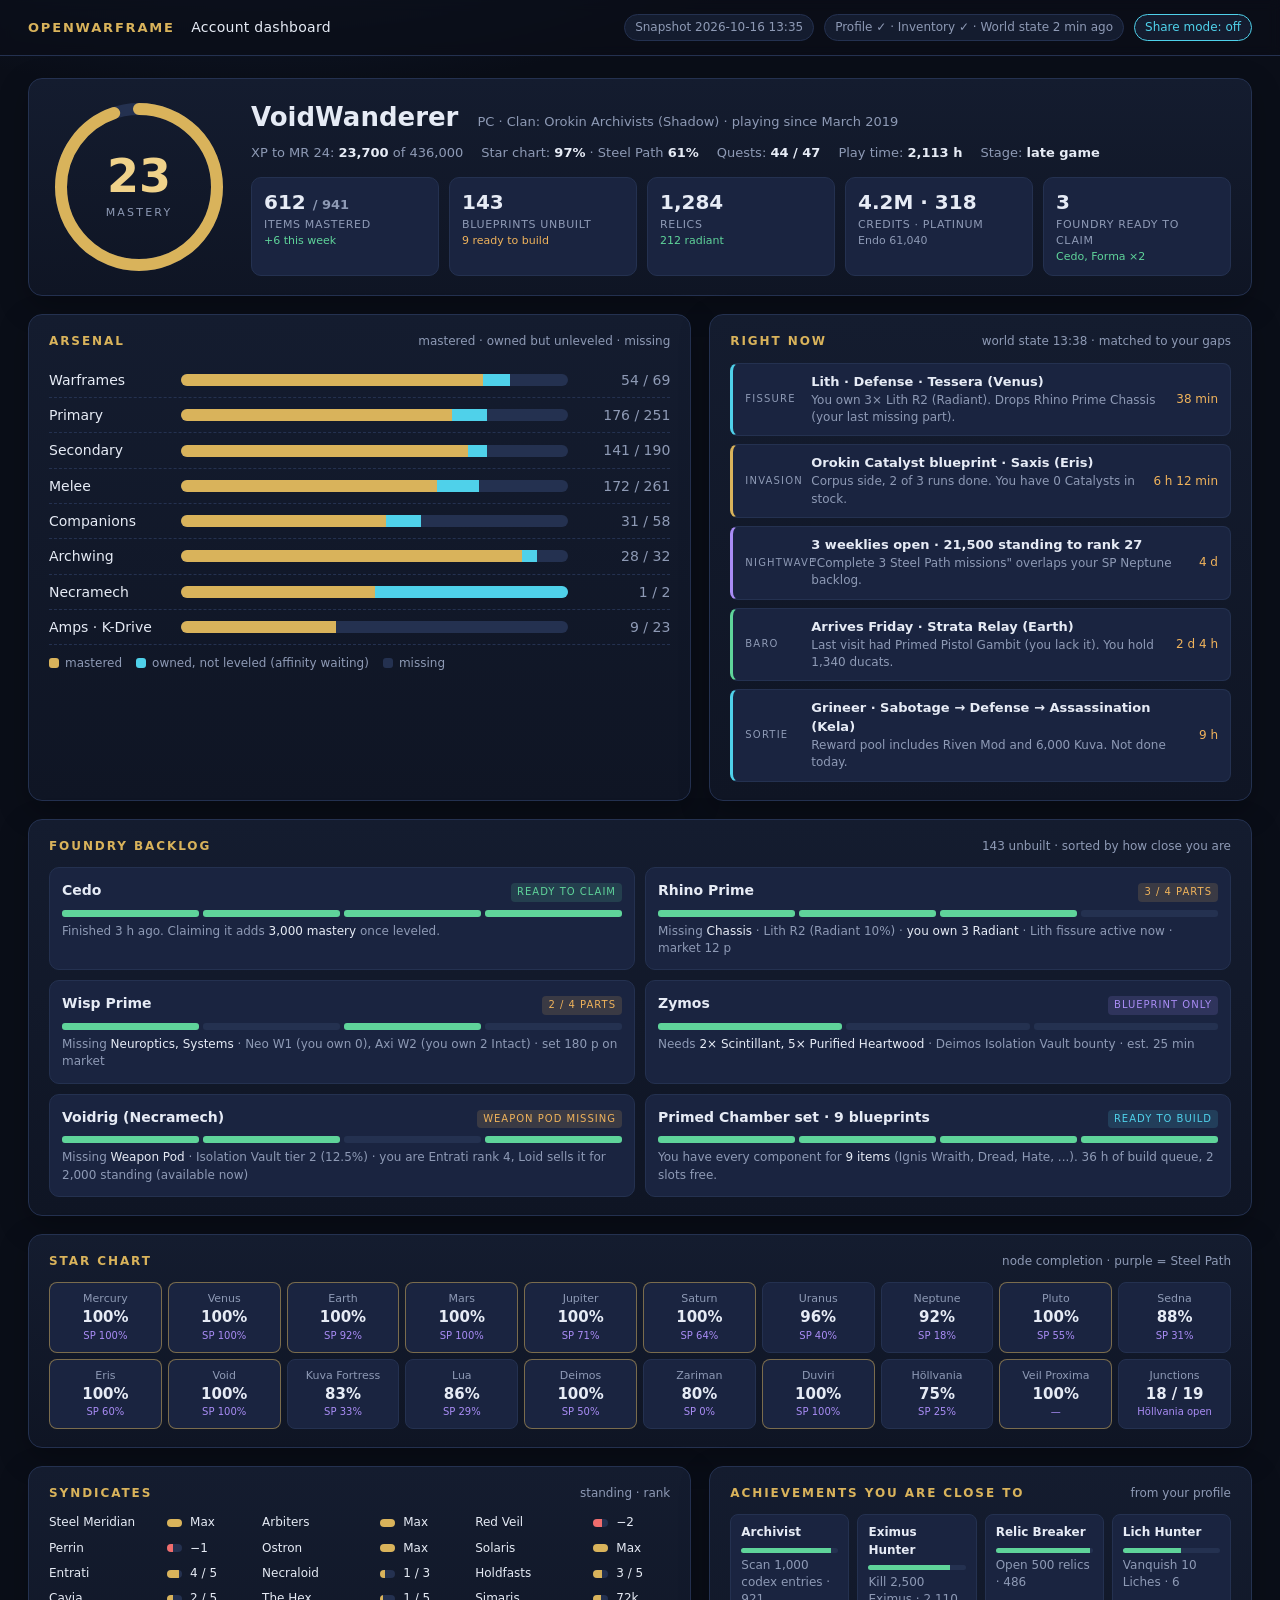
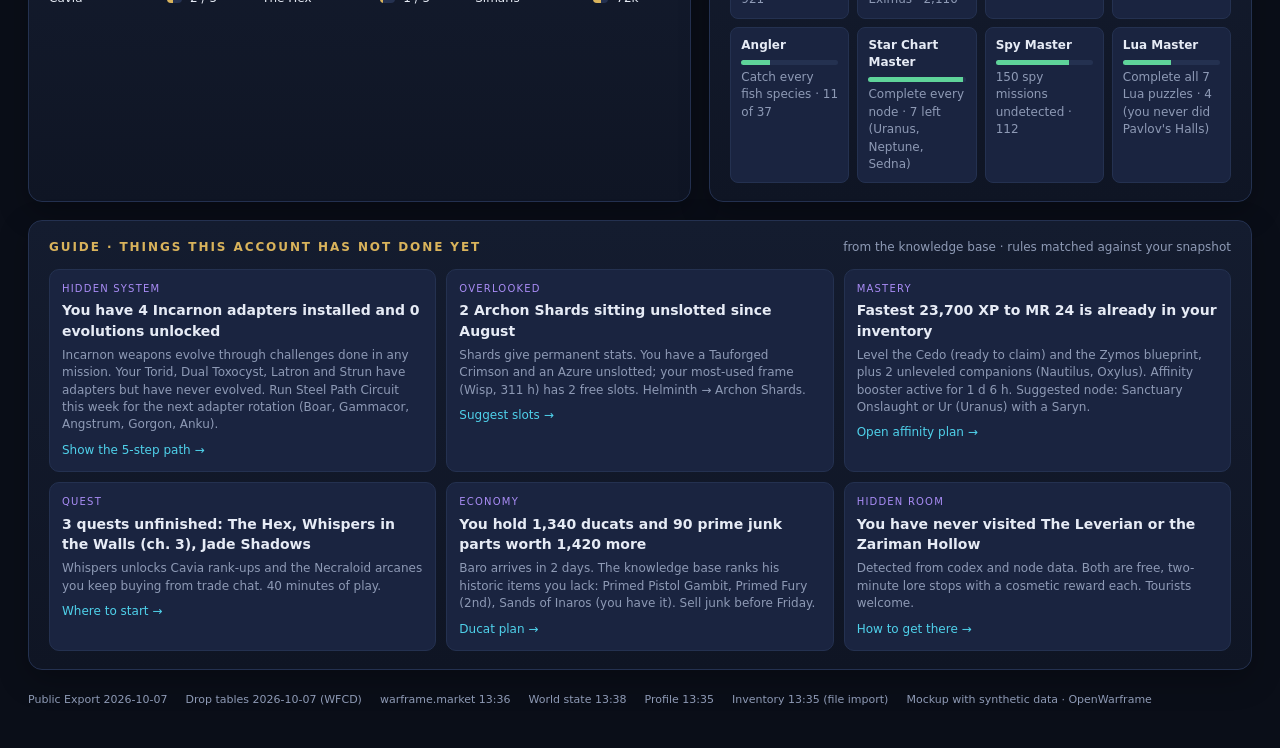
==== docs/mockups/01-dashboard.html @ 1dc25393 "Seed project: roadmap, architecture, data sources, mockups, spikes Planning scaffold for OpenWarfram" ====
<!doctype html>
<html lang="en">
<head>
<meta charset="utf-8">
<meta name="viewport" content="width=device-width, initial-scale=1">
<title>OpenWarframe · Account dashboard (mockup)</title>
<style>
  :root{
    --bg:#0a0e18; --bg2:#0f1524; --panel:#141c2f; --panel2:#1a2440; --line:#243150;
    --text:#e6ebf5; --muted:#8e9ab5; --gold:#d9b35b; --gold2:#f0d28a; --cyan:#4fd1ea;
    --green:#5fd49a; --amber:#f0b35b; --red:#f06d6d; --violet:#a98cf5;
  }
  *{box-sizing:border-box}
  body{margin:0;background:radial-gradient(1200px 600px at 20% -10%,#1b2a4a 0%,var(--bg) 55%);color:var(--text);
       font:14px/1.45 "Segoe UI",system-ui,-apple-system,Roboto,sans-serif}
  a{color:var(--cyan);text-decoration:none}
  .top{display:flex;align-items:center;gap:16px;padding:14px 28px;border-bottom:1px solid var(--line);background:rgba(10,14,24,.7);backdrop-filter:blur(6px)}
  .logo{font-weight:700;letter-spacing:.14em;color:var(--gold);font-size:13px}
  .logo span{color:var(--text);font-weight:400;letter-spacing:.02em;margin-left:10px;font-size:14px}
  .top .right{margin-left:auto;display:flex;gap:10px;align-items:center;color:var(--muted);font-size:12px}
  .pill{border:1px solid var(--line);border-radius:999px;padding:4px 10px;background:var(--panel)}
  .pill.on{border-color:var(--cyan);color:var(--cyan)}
  .wrap{max-width:1360px;margin:0 auto;padding:22px 28px 40px;display:grid;grid-template-columns:1.1fr .9fr;gap:18px}
  .span2{grid-column:1 / -1}
  .card{background:linear-gradient(180deg,var(--panel),var(--bg2));border:1px solid var(--line);border-radius:14px;padding:18px 20px;box-shadow:0 10px 30px rgba(0,0,0,.25)}
  .card h2{margin:0 0 12px;font-size:12px;letter-spacing:.16em;text-transform:uppercase;color:var(--gold);font-weight:600;display:flex;align-items:center;gap:8px}
  .card h2 .sub{margin-left:auto;color:var(--muted);letter-spacing:0;text-transform:none;font-weight:400;font-size:12px}
  /* hero */
  .hero{display:grid;grid-template-columns:180px 1fr;gap:22px;align-items:center}
  .ring{position:relative;width:180px;height:180px}
  .ring svg{transform:rotate(-90deg)}
  .ring .lbl{position:absolute;inset:0;display:flex;flex-direction:column;align-items:center;justify-content:center}
  .ring .mr{font-size:46px;font-weight:700;color:var(--gold2);line-height:1}
  .ring .t{font-size:11px;letter-spacing:.2em;color:var(--muted);margin-top:6px}
  .name{font-size:26px;font-weight:600;margin:0}
  .name small{color:var(--muted);font-weight:400;font-size:13px;margin-left:10px}
  .facts{display:flex;flex-wrap:wrap;gap:8px 18px;color:var(--muted);margin:8px 0 14px;font-size:13px}
  .facts b{color:var(--text);font-weight:600}
  .kpis{display:grid;grid-template-columns:repeat(5,1fr);gap:10px}
  .kpi{background:var(--panel2);border:1px solid var(--line);border-radius:10px;padding:10px 12px}
  .kpi .v{font-size:20px;font-weight:700;color:var(--text)}
  .kpi .k{font-size:11px;color:var(--muted);letter-spacing:.06em;text-transform:uppercase}
  .kpi .d{font-size:11px;color:var(--green)}
  /* bars */
  .row{display:grid;grid-template-columns:120px 1fr 90px;gap:12px;align-items:center;padding:7px 0;border-bottom:1px dashed var(--line)}
  .row:last-child{border-bottom:0}
  .row .n{color:var(--text)}
  .row .c{text-align:right;color:var(--muted);font-variant-numeric:tabular-nums}
  .bar{height:12px;border-radius:6px;background:var(--line);overflow:hidden;display:flex}
  .bar i{display:block;height:100%}
  .m{background:var(--gold)} .o{background:var(--cyan)} .x{background:transparent}
  .legend{display:flex;gap:14px;color:var(--muted);font-size:12px;margin-top:10px}
  .legend i{display:inline-block;width:10px;height:10px;border-radius:3px;margin-right:6px;vertical-align:-1px}
  /* foundry cards */
  .cards{display:grid;grid-template-columns:repeat(2,1fr);gap:10px}
  .fc{background:var(--panel2);border:1px solid var(--line);border-radius:10px;padding:12px}
  .fc .h{display:flex;justify-content:space-between;align-items:baseline}
  .fc .h b{font-size:14px}
  .fc .tag{font-size:10px;letter-spacing:.1em;text-transform:uppercase;border-radius:4px;padding:2px 6px}
  .tag.ready{background:rgba(95,212,154,.15);color:var(--green)}
  .tag.part{background:rgba(240,179,91,.15);color:var(--amber)}
  .tag.bp{background:rgba(169,140,245,.15);color:var(--violet)}
  .tag.build{background:rgba(79,209,234,.15);color:var(--cyan)}
  .parts{display:flex;gap:4px;margin:8px 0 6px}
  .parts i{flex:1;height:7px;border-radius:3px;background:var(--line)}
  .parts i.y{background:var(--green)}
  .fc .src{font-size:12px;color:var(--muted)}
  .fc .src b{color:var(--text);font-weight:500}
  /* now */
  .now{display:flex;flex-direction:column;gap:8px}
  .ev{display:grid;grid-template-columns:54px 1fr auto;gap:12px;align-items:center;background:var(--panel2);border:1px solid var(--line);border-left:3px solid var(--cyan);border-radius:8px;padding:9px 12px}
  .ev.gold{border-left-color:var(--gold)} .ev.green{border-left-color:var(--green)} .ev.violet{border-left-color:var(--violet)}
  .ev .t{font-size:10px;letter-spacing:.12em;text-transform:uppercase;color:var(--muted)}
  .ev .w{font-size:13px}
  .ev .w b{font-weight:600}
  .ev .why{font-size:12px;color:var(--muted)}
  .ev .exp{font-variant-numeric:tabular-nums;color:var(--amber);font-size:12px;white-space:nowrap}
  /* star chart */
  .planets{display:grid;grid-template-columns:repeat(10,1fr);gap:6px}
  .pl{background:var(--panel2);border:1px solid var(--line);border-radius:8px;padding:8px 6px;text-align:center}
  .pl .p{font-size:11px;color:var(--muted)}
  .pl .v{font-size:15px;font-weight:600}
  .pl .sp{font-size:10px;color:var(--violet)}
  .pl.done{border-color:rgba(217,179,91,.5)}
  /* syndicates */
  .syn{display:grid;grid-template-columns:repeat(3,1fr);gap:8px 18px}
  .sy{display:grid;grid-template-columns:110px 1fr 54px;gap:8px;align-items:center;font-size:12px}
  .sy .b{height:8px;border-radius:4px;background:var(--line);overflow:hidden}
  .sy .b i{display:block;height:100%;background:var(--gold)}
  .sy .b i.neg{background:var(--red)}
  /* guide */
  .guide{display:grid;grid-template-columns:repeat(3,1fr);gap:10px}
  .g{background:var(--panel2);border:1px solid var(--line);border-radius:10px;padding:12px}
  .g .k{font-size:10px;letter-spacing:.12em;text-transform:uppercase;color:var(--violet)}
  .g b{display:block;margin:4px 0 6px;font-size:14px}
  .g p{margin:0;color:var(--muted);font-size:12px}
  .g .cta{display:inline-block;margin-top:8px;font-size:12px;color:var(--cyan)}
  /* achievements */
  .ach{display:grid;grid-template-columns:repeat(4,1fr);gap:8px}
  .a{background:var(--panel2);border:1px solid var(--line);border-radius:8px;padding:9px 10px;font-size:12px}
  .a .n{font-weight:600}
  .a .pr{height:5px;border-radius:3px;background:var(--line);margin:6px 0 4px;overflow:hidden}
  .a .pr i{display:block;height:100%;background:var(--green)}
  .a .s{color:var(--muted)}
  .foot{grid-column:1/-1;color:var(--muted);font-size:11px;display:flex;gap:18px;flex-wrap:wrap;padding-top:4px}
  @media (max-width:900px){.wrap{grid-template-columns:1fr}.kpis{grid-template-columns:repeat(2,1fr)}.planets{grid-template-columns:repeat(5,1fr)}.hero{grid-template-columns:1fr}.cards,.guide,.ach,.syn{grid-template-columns:1fr}}
</style>
</head>
<body>
<div class="top">
  <div class="logo">OPENWARFRAME <span>Account dashboard</span></div>
  <div class="right">
    <span class="pill">Snapshot 2026-10-16 13:35</span>
    <span class="pill">Profile ✓ · Inventory ✓ · World state 2 min ago</span>
    <span class="pill on">Share mode: off</span>
  </div>
</div>

<div class="wrap">

  <section class="card span2">
    <div class="hero">
      <div class="ring">
        <svg width="180" height="180" viewBox="0 0 180 180">
          <circle cx="90" cy="90" r="78" fill="none" stroke="#243150" stroke-width="12"/>
          <circle cx="90" cy="90" r="78" fill="none" stroke="#d9b35b" stroke-width="12" stroke-linecap="round"
                  stroke-dasharray="490" stroke-dashoffset="26"/>
        </svg>
        <div class="lbl"><div class="mr">23</div><div class="t">MASTERY</div></div>
      </div>
      <div>
        <h1 class="name">VoidWanderer <small>PC · Clan: Orokin Archivists (Shadow) · playing since March 2019</small></h1>
        <div class="facts">
          <span>XP to MR 24: <b>23,700</b> of 436,000</span>
          <span>Star chart: <b>97%</b> · Steel Path <b>61%</b></span>
          <span>Quests: <b>44 / 47</b></span>
          <span>Play time: <b>2,113 h</b></span>
          <span>Stage: <b>late game</b></span>
        </div>
        <div class="kpis">
          <div class="kpi"><div class="v">612 <span style="color:var(--muted);font-size:13px">/ 941</span></div><div class="k">Items mastered</div><div class="d">+6 this week</div></div>
          <div class="kpi"><div class="v">143</div><div class="k">Blueprints unbuilt</div><div class="d" style="color:var(--amber)">9 ready to build</div></div>
          <div class="kpi"><div class="v">1,284</div><div class="k">Relics</div><div class="d">212 radiant</div></div>
          <div class="kpi"><div class="v">4.2M · 318</div><div class="k">Credits · Platinum</div><div class="d" style="color:var(--muted)">Endo 61,040</div></div>
          <div class="kpi"><div class="v">3</div><div class="k">Foundry ready to claim</div><div class="d">Cedo, Forma ×2</div></div>
        </div>
      </div>
    </div>
  </section>

  <section class="card">
    <h2>Arsenal <span class="sub">mastered · owned but unleveled · missing</span></h2>
    <div class="row"><div class="n">Warframes</div><div class="bar"><i class="m" style="width:78%"></i><i class="o" style="width:7%"></i></div><div class="c">54 / 69</div></div>
    <div class="row"><div class="n">Primary</div><div class="bar"><i class="m" style="width:70%"></i><i class="o" style="width:9%"></i></div><div class="c">176 / 251</div></div>
    <div class="row"><div class="n">Secondary</div><div class="bar"><i class="m" style="width:74%"></i><i class="o" style="width:5%"></i></div><div class="c">141 / 190</div></div>
    <div class="row"><div class="n">Melee</div><div class="bar"><i class="m" style="width:66%"></i><i class="o" style="width:11%"></i></div><div class="c">172 / 261</div></div>
    <div class="row"><div class="n">Companions</div><div class="bar"><i class="m" style="width:53%"></i><i class="o" style="width:9%"></i></div><div class="c">31 / 58</div></div>
    <div class="row"><div class="n">Archwing</div><div class="bar"><i class="m" style="width:88%"></i><i class="o" style="width:4%"></i></div><div class="c">28 / 32</div></div>
    <div class="row"><div class="n">Necramech</div><div class="bar"><i class="m" style="width:50%"></i><i class="o" style="width:50%"></i></div><div class="c">1 / 2</div></div>
    <div class="row"><div class="n">Amps · K-Drive</div><div class="bar"><i class="m" style="width:40%"></i><i class="o" style="width:0%"></i></div><div class="c">9 / 23</div></div>
    <div class="legend"><span><i style="background:var(--gold)"></i>mastered</span><span><i style="background:var(--cyan)"></i>owned, not leveled (affinity waiting)</span><span><i style="background:var(--line)"></i>missing</span></div>
  </section>

  <section class="card">
    <h2>Right now <span class="sub">world state 13:38 · matched to your gaps</span></h2>
    <div class="now">
      <div class="ev"><div class="t">Fissure</div><div><div class="w"><b>Lith · Defense · Tessera (Venus)</b></div><div class="why">You own 3× Lith R2 (Radiant). Drops Rhino Prime Chassis (your last missing part).</div></div><div class="exp">38 min</div></div>
      <div class="ev gold"><div class="t">Invasion</div><div><div class="w"><b>Orokin Catalyst blueprint · Saxis (Eris)</b></div><div class="why">Corpus side, 2 of 3 runs done. You have 0 Catalysts in stock.</div></div><div class="exp">6 h 12 min</div></div>
      <div class="ev violet"><div class="t">Nightwave</div><div><div class="w"><b>3 weeklies open · 21,500 standing to rank 27</b></div><div class="why">"Complete 3 Steel Path missions" overlaps your SP Neptune backlog.</div></div><div class="exp">4 d</div></div>
      <div class="ev green"><div class="t">Baro</div><div><div class="w"><b>Arrives Friday · Strata Relay (Earth)</b></div><div class="why">Last visit had Primed Pistol Gambit (you lack it). You hold 1,340 ducats.</div></div><div class="exp">2 d 4 h</div></div>
      <div class="ev"><div class="t">Sortie</div><div><div class="w"><b>Grineer · Sabotage → Defense → Assassination (Kela)</b></div><div class="why">Reward pool includes Riven Mod and 6,000 Kuva. Not done today.</div></div><div class="exp">9 h</div></div>
    </div>
  </section>

  <section class="card span2">
    <h2>Foundry backlog <span class="sub">143 unbuilt · sorted by how close you are</span></h2>
    <div class="cards">
      <div class="fc"><div class="h"><b>Cedo</b><span class="tag ready">Ready to claim</span></div><div class="parts"><i class="y"></i><i class="y"></i><i class="y"></i><i class="y"></i></div><div class="src">Finished 3 h ago. Claiming it adds <b>3,000 mastery</b> once leveled.</div></div>
      <div class="fc"><div class="h"><b>Rhino Prime</b><span class="tag part">3 / 4 parts</span></div><div class="parts"><i class="y"></i><i class="y"></i><i class="y"></i><i></i></div><div class="src">Missing <b>Chassis</b> · Lith R2 (Radiant 10%) · <b>you own 3 Radiant</b> · Lith fissure active now · market 12 p</div></div>
      <div class="fc"><div class="h"><b>Wisp Prime</b><span class="tag part">2 / 4 parts</span></div><div class="parts"><i class="y"></i><i></i><i class="y"></i><i></i></div><div class="src">Missing <b>Neuroptics, Systems</b> · Neo W1 (you own 0), Axi W2 (you own 2 Intact) · set 180 p on market</div></div>
      <div class="fc"><div class="h"><b>Zymos</b><span class="tag bp">Blueprint only</span></div><div class="parts"><i class="y"></i><i></i><i></i></div><div class="src">Needs <b>2× Scintillant, 5× Purified Heartwood</b> · Deimos Isolation Vault bounty · est. 25 min</div></div>
      <div class="fc"><div class="h"><b>Voidrig (Necramech)</b><span class="tag part">Weapon pod missing</span></div><div class="parts"><i class="y"></i><i class="y"></i><i></i><i class="y"></i></div><div class="src">Missing <b>Weapon Pod</b> · Isolation Vault tier 2 (12.5%) · you are Entrati rank 4, Loid sells it for 2,000 standing (available now)</div></div>
      <div class="fc"><div class="h"><b>Primed Chamber set · 9 blueprints</b><span class="tag build">Ready to build</span></div><div class="parts"><i class="y"></i><i class="y"></i><i class="y"></i><i class="y"></i></div><div class="src">You have every component for <b>9 items</b> (Ignis Wraith, Dread, Hate, ...). 36 h of build queue, 2 slots free.</div></div>
    </div>
  </section>

  <section class="card span2">
    <h2>Star chart <span class="sub">node completion · purple = Steel Path</span></h2>
    <div class="planets">
      <div class="pl done"><div class="p">Mercury</div><div class="v">100%</div><div class="sp">SP 100%</div></div>
      <div class="pl done"><div class="p">Venus</div><div class="v">100%</div><div class="sp">SP 100%</div></div>
      <div class="pl done"><div class="p">Earth</div><div class="v">100%</div><div class="sp">SP 92%</div></div>
      <div class="pl done"><div class="p">Mars</div><div class="v">100%</div><div class="sp">SP 100%</div></div>
      <div class="pl done"><div class="p">Jupiter</div><div class="v">100%</div><div class="sp">SP 71%</div></div>
      <div class="pl done"><div class="p">Saturn</div><div class="v">100%</div><div class="sp">SP 64%</div></div>
      <div class="pl"><div class="p">Uranus</div><div class="v">96%</div><div class="sp">SP 40%</div></div>
      <div class="pl"><div class="p">Neptune</div><div class="v">92%</div><div class="sp">SP 18%</div></div>
      <div class="pl done"><div class="p">Pluto</div><div class="v">100%</div><div class="sp">SP 55%</div></div>
      <div class="pl"><div class="p">Sedna</div><div class="v">88%</div><div class="sp">SP 31%</div></div>
      <div class="pl done"><div class="p">Eris</div><div class="v">100%</div><div class="sp">SP 60%</div></div>
      <div class="pl done"><div class="p">Void</div><div class="v">100%</div><div class="sp">SP 100%</div></div>
      <div class="pl"><div class="p">Kuva Fortress</div><div class="v">83%</div><div class="sp">SP 33%</div></div>
      <div class="pl"><div class="p">Lua</div><div class="v">86%</div><div class="sp">SP 29%</div></div>
      <div class="pl done"><div class="p">Deimos</div><div class="v">100%</div><div class="sp">SP 50%</div></div>
      <div class="pl"><div class="p">Zariman</div><div class="v">80%</div><div class="sp">SP 0%</div></div>
      <div class="pl done"><div class="p">Duviri</div><div class="v">100%</div><div class="sp">SP 100%</div></div>
      <div class="pl"><div class="p">Höllvania</div><div class="v">75%</div><div class="sp">SP 25%</div></div>
      <div class="pl done"><div class="p">Veil Proxima</div><div class="v">100%</div><div class="sp">—</div></div>
      <div class="pl"><div class="p">Junctions</div><div class="v">18 / 19</div><div class="sp">Höllvania open</div></div>
    </div>
  </section>

  <section class="card">
    <h2>Syndicates <span class="sub">standing · rank</span></h2>
    <div class="syn">
      <div class="sy"><span>Steel Meridian</span><div class="b"><i style="width:100%"></i></div><span>Max</span></div>
      <div class="sy"><span>Arbiters</span><div class="b"><i style="width:100%"></i></div><span>Max</span></div>
      <div class="sy"><span>Red Veil</span><div class="b"><i class="neg" style="width:60%"></i></div><span>−2</span></div>
      <div class="sy"><span>Perrin</span><div class="b"><i class="neg" style="width:40%"></i></div><span>−1</span></div>
      <div class="sy"><span>Ostron</span><div class="b"><i style="width:100%"></i></div><span>Max</span></div>
      <div class="sy"><span>Solaris</span><div class="b"><i style="width:100%"></i></div><span>Max</span></div>
      <div class="sy"><span>Entrati</span><div class="b"><i style="width:80%"></i></div><span>4 / 5</span></div>
      <div class="sy"><span>Necraloid</span><div class="b"><i style="width:33%"></i></div><span>1 / 3</span></div>
      <div class="sy"><span>Holdfasts</span><div class="b"><i style="width:60%"></i></div><span>3 / 5</span></div>
      <div class="sy"><span>Cavia</span><div class="b"><i style="width:40%"></i></div><span>2 / 5</span></div>
      <div class="sy"><span>The Hex</span><div class="b"><i style="width:20%"></i></div><span>1 / 5</span></div>
      <div class="sy"><span>Simaris</span><div class="b"><i style="width:55%"></i></div><span>72k</span></div>
    </div>
  </section>

  <section class="card">
    <h2>Achievements you are close to <span class="sub">from your profile</span></h2>
    <div class="ach">
      <div class="a"><div class="n">Archivist</div><div class="pr"><i style="width:92%"></i></div><div class="s">Scan 1,000 codex entries · 921</div></div>
      <div class="a"><div class="n">Eximus Hunter</div><div class="pr"><i style="width:84%"></i></div><div class="s">Kill 2,500 Eximus · 2,110</div></div>
      <div class="a"><div class="n">Relic Breaker</div><div class="pr"><i style="width:97%"></i></div><div class="s">Open 500 relics · 486</div></div>
      <div class="a"><div class="n">Lich Hunter</div><div class="pr"><i style="width:60%"></i></div><div class="s">Vanquish 10 Liches · 6</div></div>
      <div class="a"><div class="n">Angler</div><div class="pr"><i style="width:30%"></i></div><div class="s">Catch every fish species · 11 of 37</div></div>
      <div class="a"><div class="n">Star Chart Master</div><div class="pr"><i style="width:97%"></i></div><div class="s">Complete every node · 7 left (Uranus, Neptune, Sedna)</div></div>
      <div class="a"><div class="n">Spy Master</div><div class="pr"><i style="width:75%"></i></div><div class="s">150 spy missions undetected · 112</div></div>
      <div class="a"><div class="n">Lua Master</div><div class="pr"><i style="width:50%"></i></div><div class="s">Complete all 7 Lua puzzles · 4 (you never did Pavlov's Halls)</div></div>
    </div>
  </section>

  <section class="card span2">
    <h2>Guide · things this account has not done yet <span class="sub">from the knowledge base · rules matched against your snapshot</span></h2>
    <div class="guide">
      <div class="g"><div class="k">Hidden system</div><b>You have 4 Incarnon adapters installed and 0 evolutions unlocked</b><p>Incarnon weapons evolve through challenges done in any mission. Your Torid, Dual Toxocyst, Latron and Strun have adapters but have never evolved. Run Steel Path Circuit this week for the next adapter rotation (Boar, Gammacor, Angstrum, Gorgon, Anku).</p><a class="cta">Show the 5-step path →</a></div>
      <div class="g"><div class="k">Overlooked</div><b>2 Archon Shards sitting unslotted since August</b><p>Shards give permanent stats. You have a Tauforged Crimson and an Azure unslotted; your most-used frame (Wisp, 311 h) has 2 free slots. Helminth → Archon Shards.</p><a class="cta">Suggest slots →</a></div>
      <div class="g"><div class="k">Mastery</div><b>Fastest 23,700 XP to MR 24 is already in your inventory</b><p>Level the Cedo (ready to claim) and the Zymos blueprint, plus 2 unleveled companions (Nautilus, Oxylus). Affinity booster active for 1 d 6 h. Suggested node: Sanctuary Onslaught or Ur (Uranus) with a Saryn.</p><a class="cta">Open affinity plan →</a></div>
      <div class="g"><div class="k">Quest</div><b>3 quests unfinished: The Hex, Whispers in the Walls (ch. 3), Jade Shadows</b><p>Whispers unlocks Cavia rank-ups and the Necraloid arcanes you keep buying from trade chat. 40 minutes of play.</p><a class="cta">Where to start →</a></div>
      <div class="g"><div class="k">Economy</div><b>You hold 1,340 ducats and 90 prime junk parts worth 1,420 more</b><p>Baro arrives in 2 days. The knowledge base ranks his historic items you lack: Primed Pistol Gambit, Primed Fury (2nd), Sands of Inaros (you have it). Sell junk before Friday.</p><a class="cta">Ducat plan →</a></div>
      <div class="g"><div class="k">Hidden room</div><b>You have never visited The Leverian or the Zariman Hollow</b><p>Detected from codex and node data. Both are free, two-minute lore stops with a cosmetic reward each. Tourists welcome.</p><a class="cta">How to get there →</a></div>
    </div>
  </section>

  <div class="foot">
    <span>Public Export 2026-10-07</span><span>Drop tables 2026-10-07 (WFCD)</span><span>warframe.market 13:36</span><span>World state 13:38</span><span>Profile 13:35</span><span>Inventory 13:35 (file import)</span><span>Mockup with synthetic data · OpenWarframe</span>
  </div>
</div>
</body>
</html>
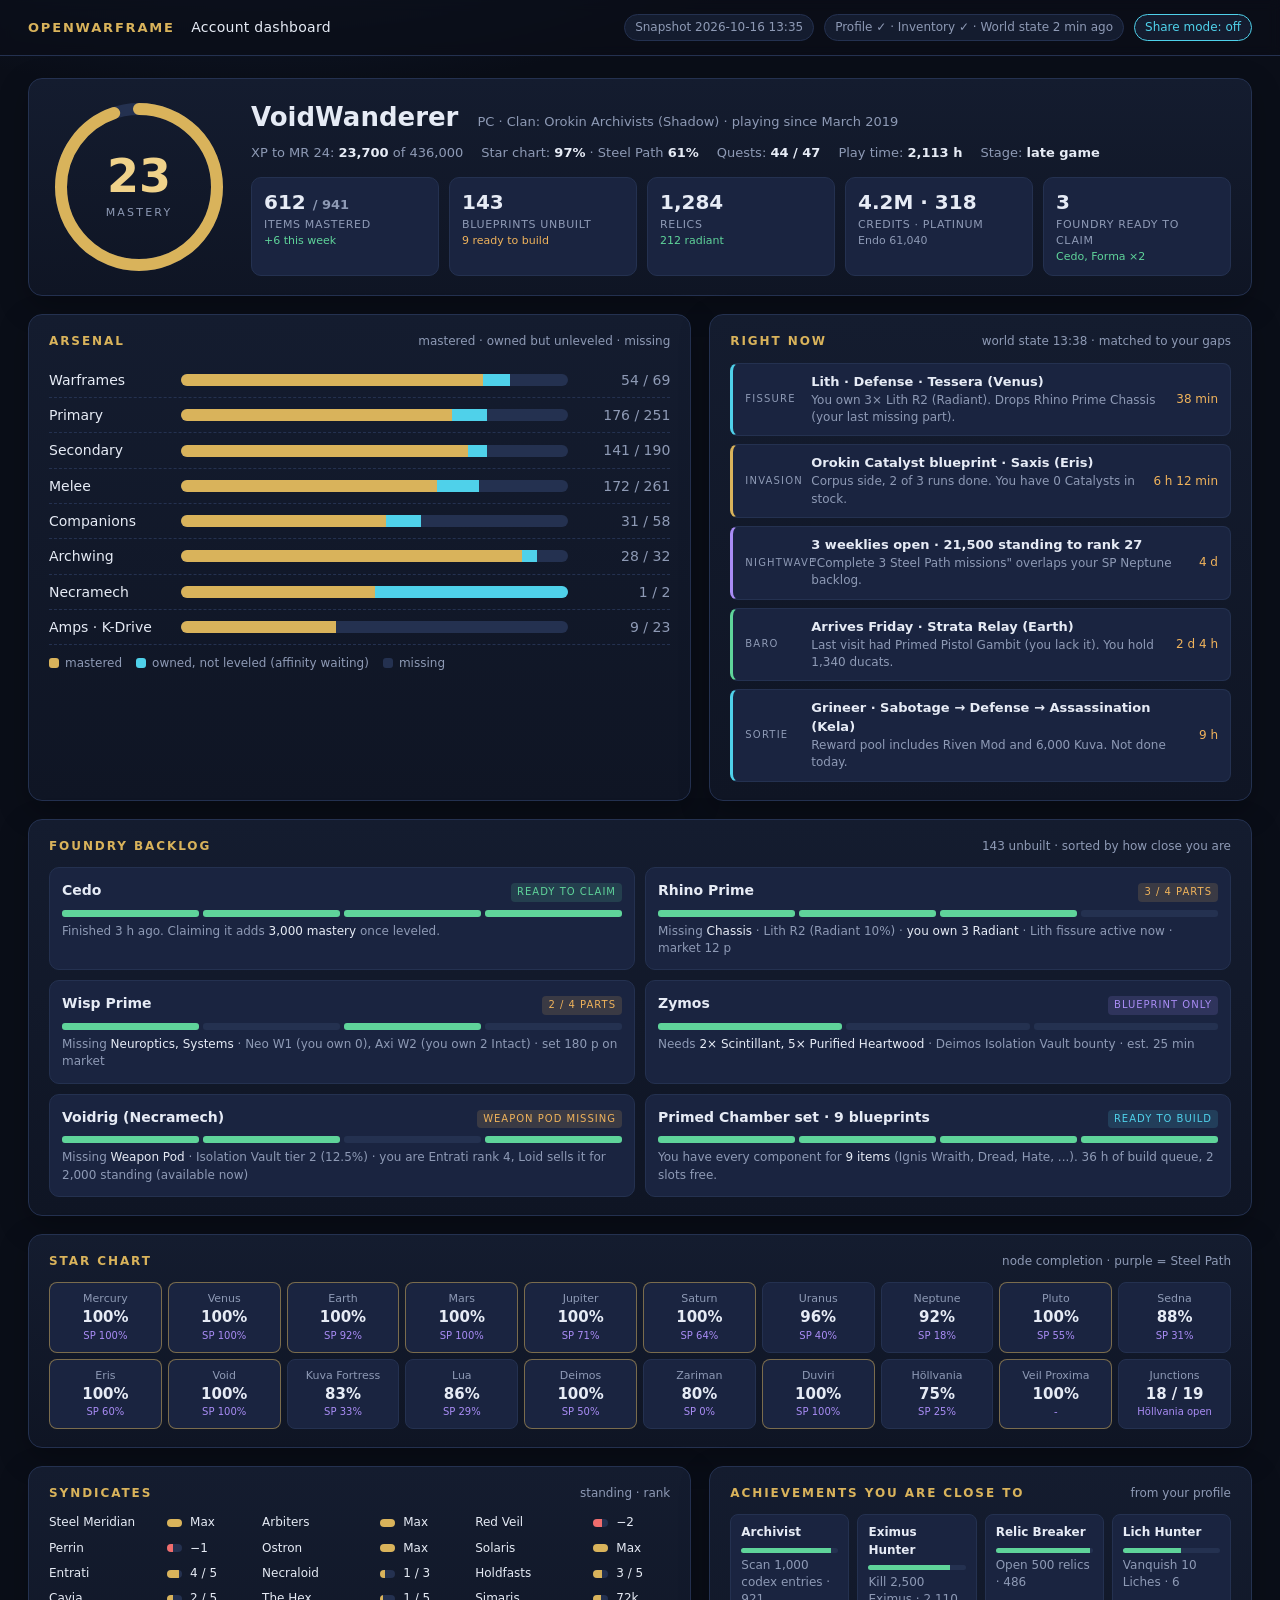
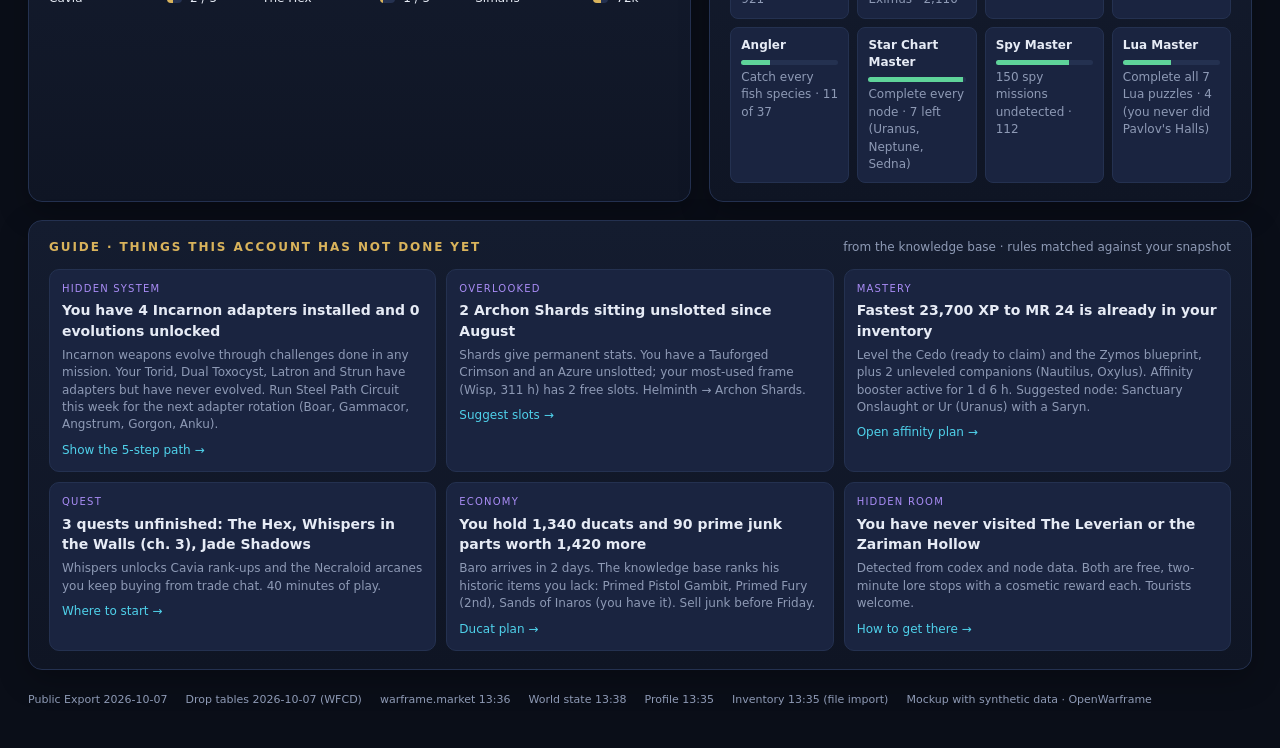
==== commit 20f90562: "Copy sweep: no long dashes, plainer wording, a test that keeps dashes out Co-Authored-By: Claude Opu" ====
--- a/docs/mockups/01-dashboard.html
+++ b/docs/mockups/01-dashboard.html
@@ -205,7 +205,7 @@
       <div class="pl"><div class="p">Zariman</div><div class="v">80%</div><div class="sp">SP 0%</div></div>
       <div class="pl done"><div class="p">Duviri</div><div class="v">100%</div><div class="sp">SP 100%</div></div>
       <div class="pl"><div class="p">Höllvania</div><div class="v">75%</div><div class="sp">SP 25%</div></div>
-      <div class="pl done"><div class="p">Veil Proxima</div><div class="v">100%</div><div class="sp">—</div></div>
+      <div class="pl done"><div class="p">Veil Proxima</div><div class="v">100%</div><div class="sp">-</div></div>
       <div class="pl"><div class="p">Junctions</div><div class="v">18 / 19</div><div class="sp">Höllvania open</div></div>
     </div>
   </section>
